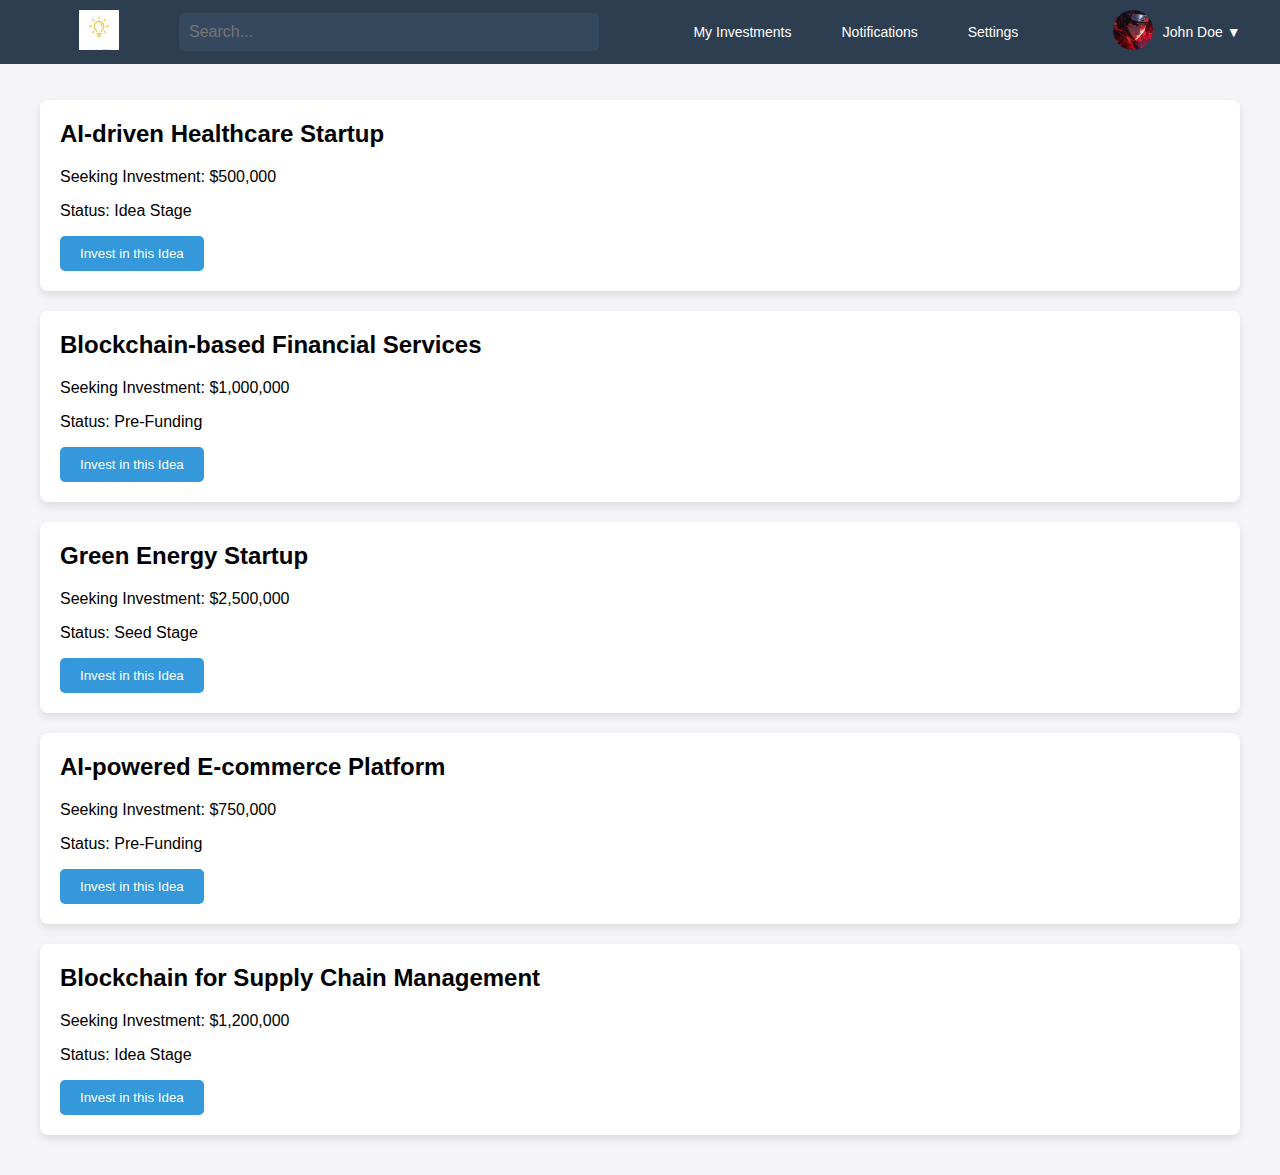
==== dashboard_afterlogin.html @ 2921a221 "first commit" ====
<!DOCTYPE html>
<html lang="en">
  <head>
    <meta charset="UTF-8" />
    <meta name="viewport" content="width=device-width, initial-scale=1.0" />
    <title>Startup Dashboard</title>
    <link rel="stylesheet" href="dashboard_afterlogin.css" />
  </head>
  <body>
    <div class="container" id="jathin">
      <!-- Top Navbar -->
      <div class="navbar">
        <!-- Logo -->
        <div class="logo">
          <img src="Images/logo1.jpeg" alt="Logo" />
        </div>

        <!-- Search Bar -->
        <div class="search-bar">
          <input type="text" placeholder="Search..." />
        </div>

        <!-- Nav Links (My Investments, Notifications, Settings) -->
        <div class="nav-links">
          <a href="#">My Investments</a>
          <a href="#">Notifications</a>
          <a href="#">Settings</a>
        </div>

        <!-- Profile Section -->
        <div class="profile-section">
          <div class="profile-pic">
            <img src="Images/profile_itachi.jpeg" alt="Profile Picture" />
          </div>
          <div class="profile-name">
            <div class="dropdown">
              <span>John Doe</span>
              <span>▼</span>
              <div class="dropdown-content">
                <a id="view-profile-btn">View Profile</a>
                <a href="index.html">Logout</a>
              </div>
            </div>
          </div>
        </div>
      </div>

      <!-- Main Feed Area -->
      <div class="main-feed">
        <div class="post-card">
          <h2>AI-driven Healthcare Startup</h2>
          <p>Seeking Investment: $500,000</p>
          <p>Status: Idea Stage</p>
          <button class="cta-btn">Invest in this Idea</button>
        </div>
        <div class="post-card">
          <h2>Blockchain-based Financial Services</h2>
          <p>Seeking Investment: $1,000,000</p>
          <p>Status: Pre-Funding</p>
          <button class="cta-btn">Invest in this Idea</button>
        </div>
        <div class="post-card">
          <h2>Green Energy Startup</h2>
          <p>Seeking Investment: $2,500,000</p>
          <p>Status: Seed Stage</p>
          <button class="cta-btn">Invest in this Idea</button>
        </div>
        <div class="post-card">
          <h2>AI-powered E-commerce Platform</h2>
          <p>Seeking Investment: $750,000</p>
          <p>Status: Pre-Funding</p>
          <button class="cta-btn">Invest in this Idea</button>
        </div>
        <div class="post-card">
          <h2>Blockchain for Supply Chain Management</h2>
          <p>Seeking Investment: $1,200,000</p>
          <p>Status: Idea Stage</p>
          <button class="cta-btn">Invest in this Idea</button>
        </div>
      </div>
    </div>

    <!-- Modal for Idea Details -->
    <div id="idea-modal" class="modal">
      <div class="modal-content">
        <span class="close">&times;</span>
        <h2>Detailed Startup Idea</h2>
        <p>
          <strong>Description:</strong> Elevator pitch, problem, target market,
          revenue model, and traction.
        </p>
        <p><strong>Founder:</strong> John Doe</p>
        <p><strong>Investor Interest:</strong> 5 investors</p>
        <p><strong>Funding Goal:</strong> $500,000 raised of $1,000,000 goal</p>
        <button>Invest</button>
        <button>Message the Founder</button>
      </div>
    </div>
    
    <div id="popup" class="popup-overlay">
        <div id="popup-content">
            <span id="close-popup" class="close-btn">&times;</span>
            <div class="profile-info">
                <h2 id="name">John Doe</h2>
                <p><strong>Date of Birth:</strong> <span id="dob">January 1, 1980</span></p>
                <p><strong>Location:</strong> <span id="location">San Francisco, CA</span></p>
                <p><strong>Email:</strong> <span id="email">johndoe@example.com</span></p>
                <p><strong>Job Title:</strong> <span id="job-title">Venture Capitalist</span></p>
                <p><strong>Company:</strong> <span id="company">ABC Ventures</span></p>
                <p><strong>Investments:</strong> <span id="investments">Technology Startups, FinTech</span></p>
                <p><strong>Biography:</strong> <span id="bio">John is an experienced investor focusing on early-stage tech startups. He has a passion for supporting innovative businesses and helping them grow.</span></p>
            </div>

            <!-- Profile Image Section -->
            <div class="profile-image">
                <img id="profile-pic" src="Images/profile_itachi.jpeg" alt="Investor Photo">
                <!--<input type="file" id="image-upload" accept="image/*" onchange="previewImage()" />-->
            </div>
        </div>
    </div>

    <script src="dashboard_afterlogin.js"></script>
  </body>
</html>
---- dashboard_afterlogin.css ----
/* General Styles */
body {
    font-family: Arial, sans-serif;
    margin: 0;
    padding: 0;
    /* display: flex; */
    background-color: #f4f4f9;
}

/* Top Navbar Styles */
.navbar {
    display: flex;
    justify-content: space-evenly;
    align-items: center;
    background-color: #2c3e50;
    padding: 10px 20px;
    position: fixed;
    top: 0;
    left: 0;
    width: 100%;
    z-index: 1000;
}

/* Logo Section */
.navbar .logo img {
    width: 40px; /* Adjust based on your logo's dimensions */
    height: 40px;
}

/* Search Bar */
.navbar .search-bar input {
    padding: 10px;
    border-radius: 5px;
    border: none;
    font-size: 16px;
    background-color: #34495e;
    color: white;
    width: 400px; /* Elongated width for the search bar */
    transition: width 0.3s ease-in-out;
}

/* When the screen width is small (responsive), shrink the search bar */
@media screen and (max-width: 768px) {
    .navbar .search-bar input {
        width: 250px; /* Shrink the search bar on smaller screens */
    }
}

/* Nav Links (My Investments, Notifications, Settings) */
.navbar .nav-links {
    display: flex;
    align-items: center;
    margin-right: 20px;
}

.navbar .nav-links a {
    color: white;
    text-decoration: none;
    margin-left: 20px;
    font-size: 14px;
    padding: 8px 15px;
    border-radius: 5px;
    transition: background-color 0.3s;
}

.navbar .nav-links a:hover {
    background-color: #34495e;
}

/* Profile Section */
.navbar .profile-section {
    display: flex;
    align-items: center;
    /* position: relative; */
}

.navbar .profile-pic img {
    width: 40px;
    height: 40px;
    border-radius: 50%;
    margin-right: 10px;
}

/* Profile Name */
.navbar .profile-name {
    color: white;
    font-size: 14px;
    cursor: pointer;
    position: relative; /* Needed for absolute positioning of the dropdown */
}

/* Dropdown Menu */
.navbar .profile-name .dropdown-content {
    display: none; /* Initially hidden */
    position: absolute;
    top: 100%; /* Position it below the profile name */
    left: 0;
    background-color: #34495e;
    min-width: 160px;
    z-index: 1;
    border-radius: 5px;
    box-shadow: 0 8px 16px rgba(66, 0, 164, 0.2);
    opacity: 0; /* Initially hidden */
    visibility: hidden; /* Ensure dropdown is hidden initially */
    transition: opacity 0.3s ease, visibility 0s 0.3s; /* Smooth opacity and visibility transitions */
}

/* Dropdown Links */
.navbar .profile-name .dropdown-content a {
    color: white;
    padding: 10px 15px;
    text-decoration: none;
    display: block;
}

/* Dropdown Hover Effect */
.navbar .profile-name .dropdown-content a:hover {
    background-color: #1abc9c;
}

/* Show Dropdown (On Hover or Click) */
.navbar .profile-name.show .dropdown-content {
    display: block;
    opacity: 1; /* Fade in */
    visibility: visible; /* Make the dropdown visible */
    transition: opacity 0.3s ease, visibility 0s 0s; /* Smooth fade in */
}

/* To make the dropdown wait some time before hiding */
.navbar .profile-name.hide .dropdown-content {
    visibility: hidden;
    opacity: 0;
    transition: opacity 0.3s ease, visibility 0s 0.3s; /* Wait for the transition before hiding */
}

/* Show the dropdown when hovered */
.navbar .profile-name .dropdown:hover .dropdown-content {
    display: block;
    margin: 10px;
}

/* Main Feed Area */
.main-feed {
    margin-top: 80px; /* Space for navbar */
    margin-left: auto;
    margin-right: auto;
    padding: 20px;
    max-width: 1200px; /* Max width to limit the width of the feed */
    width: 100%;
}

/* Post Card Styles */
.post-card {
    background-color: white;
    padding: 20px;
    margin-bottom: 20px;
    border-radius: 8px;
    transition: transform 0.3s ease-in-out;
    box-shadow: 0 4px 8px rgba(0, 0, 0, 0.1);
}

.post-card h2 {
    margin-top: 0;
}

/* Hover Effect for Post Cards */
.post-card:hover {
    transform: translateY(-5px);
    transform: translateX(10px);
    box-shadow: 0 6px 12px rgba(0, 0, 0, 0.15);
}

/* CTA Button */
.cta-btn {
    padding: 10px 20px;
    background-color: #3498db;
    color: white;
    border: none;
    border-radius: 5px;
    cursor: pointer;
    transition: background-color 0.3s;
}

.cta-btn:hover {
    background-color: #2980b9;
}

/* Modal Styling */
.modal {
    display: none;
    position: fixed;
    z-index: 1;
    left: 0;
    top: 0;
    width: 100%;
    height: 100%;
    background-color: rgba(0,0,0,0.4);
    overflow: auto;
    opacity: 0;
    transition: opacity 0.3s ease;
    /* background-color: violet; */
}

.modal.show {
    display: block;
    opacity: 1;
}

.modal-content {
    background-color: white;
    padding: 20px;
    margin: 10% auto;
    width: 80%;
    border-radius: 5px;
    position: relative;
}

.close {
    color: #aaa;
    font-size: 28px;
    font-weight: bold;
    position: absolute;
    top: 10px;
    right: 20px;
}

.close:hover,
.close:focus {
    color: black;
    text-decoration: none;
    cursor: pointer;
}

/* Mobile Sidebar and Responsive Styles */
@media screen and (max-width: 768px) {
    .navbar .search-bar input {
        width: 250px; /* Shrink the search bar on smaller screens */
    }

    .navbar .profile-name {
        font-size: 12px;
    }
}

/* Profile Modal Styles */
/* .modal {
  display: none;
  position: fixed;
  z-index: 1;
  left: 0;
  top: 0;
  width: 100%;
  height: 100%;
  overflow: auto;
  background-color: rgba(0, 0, 0, 0.5); semi-transparent background
}

.modal-content {
  background-color: #fff;
  margin: 10% auto;
  padding: 20px;
  width: 80%;
  max-width: 600px;
  border-radius: 8px;
}

.close {
  color: red;
  float: right;
  font-size: 28px;
  font-weight: bold;
}

.close-profile:hover,
.close-profile:focus {
  color: black;
  text-decoration: none;
  cursor: pointer;
}
*/
#profile-modal .modal-content {
  transition: transform 0.3s ease-in-out;
} 


/* Popup overlay
.popup-overlay {
    display: none; Initially hidden
    position: fixed;
    top: 0;
    left: 0;
    width: 100%;
    height: 100%;
    background-color: rgba(0, 0, 0, 0.5); Semi-transparent background
    justify-content: center;
    align-items: center;
    z-index: 1000;
}

Popup content box
#popup-content {
    background-color: white;
    padding: 40px;
    margin: 10% auto;
    width: 80%;
    border-radius: 5px;
    position: relative;
}

Close button
.close-btn {
    position: absolute;
    top: 10px;
    right: 10px;
    font-size: 30px;
    cursor: pointer;
    color: black;
}

Close button hover effect
.close-btn:hover,
.close-btn:focus {
    color: black;
    text-decoration: none;
    cursor: pointer;
} */



/* Popup overlay */
.popup-overlay {
    display: none; /* Initially hidden */
    position: fixed;
    top: 0;
    left: 0;
    width: 100%;
    height: 100%;
    background-color: rgba(0, 0, 0, 0.5); /* Semi-transparent background */
    justify-content: center;
    align-items: center;
    z-index: 1000;
}

/* Popup content box */
#popup-content {
    background: white;
    padding: 40px;
    border-radius: 10px;
    width: 80%; /* 70% width for a more spacious look */
    max-width: 1000px; /* Limit maximum width for large screens */
    display: flex; /* Use flexbox for layout */
    flex-direction: row; /* Row direction: Image on the right */
    align-items: center; /* Center content vertically */
    position: relative;
    box-shadow: 0 4px 10px rgba(0, 0, 0, 0.1); /* Subtle shadow for 3D effect */
}

/* Close button */
.close-btn {
    position: absolute;
    top: 10px;
    right: 10px;
    font-size: 30px;
    cursor: pointer;
    color: black;
}

/* Close button hover effect */
.close-btn:hover,
.close-btn:focus {
    color: black;
    text-decoration: none;
    cursor: pointer;
}

/* Profile container (flexbox layout) */
.profile-container {
    display: flex;
    flex-direction: row; /* Image on the right, content on the left */
    width: 100%;
}

/* Profile image container */
.profile-image {
    margin-left: 30px; /* Space between content and image */
    text-align: center;
    flex-shrink: 0; /* Prevent the image section from shrinking */
    display: flex;
    justify-content: center; /* Center the image horizontally */
    align-items: center; /* Center the image vertically */
    flex-basis: 200px; /* Set a fixed width for the image container */
}

/* Profile image style */
.profile-image img {
    width: 180px;
    height: 180px;
    border-radius: 50%;
    object-fit: cover;
    margin-bottom: 10px;
    border: 3px solid #ddd; /* Border around the image */
}

/* File input for image upload */
#image-upload {
    margin-top: 10px;
    font-size: 14px;
    padding: 5px;
}

/* Profile information text */
.profile-info {
    width: 100%; /* Take up the remaining space */
    padding-right: 30px; /* Space between the text and the image */
}

.profile-info h2 {
    text-align: left;
    font-size: 26px;
    margin-bottom: 15px;
    font-weight: bold;
}

.profile-info p {
    font-size: 16px;
    margin: 8px 0;
}

/* Adding space and styling for different info items */
.profile-info p strong {
    font-weight: bold;
    color: #333;
}
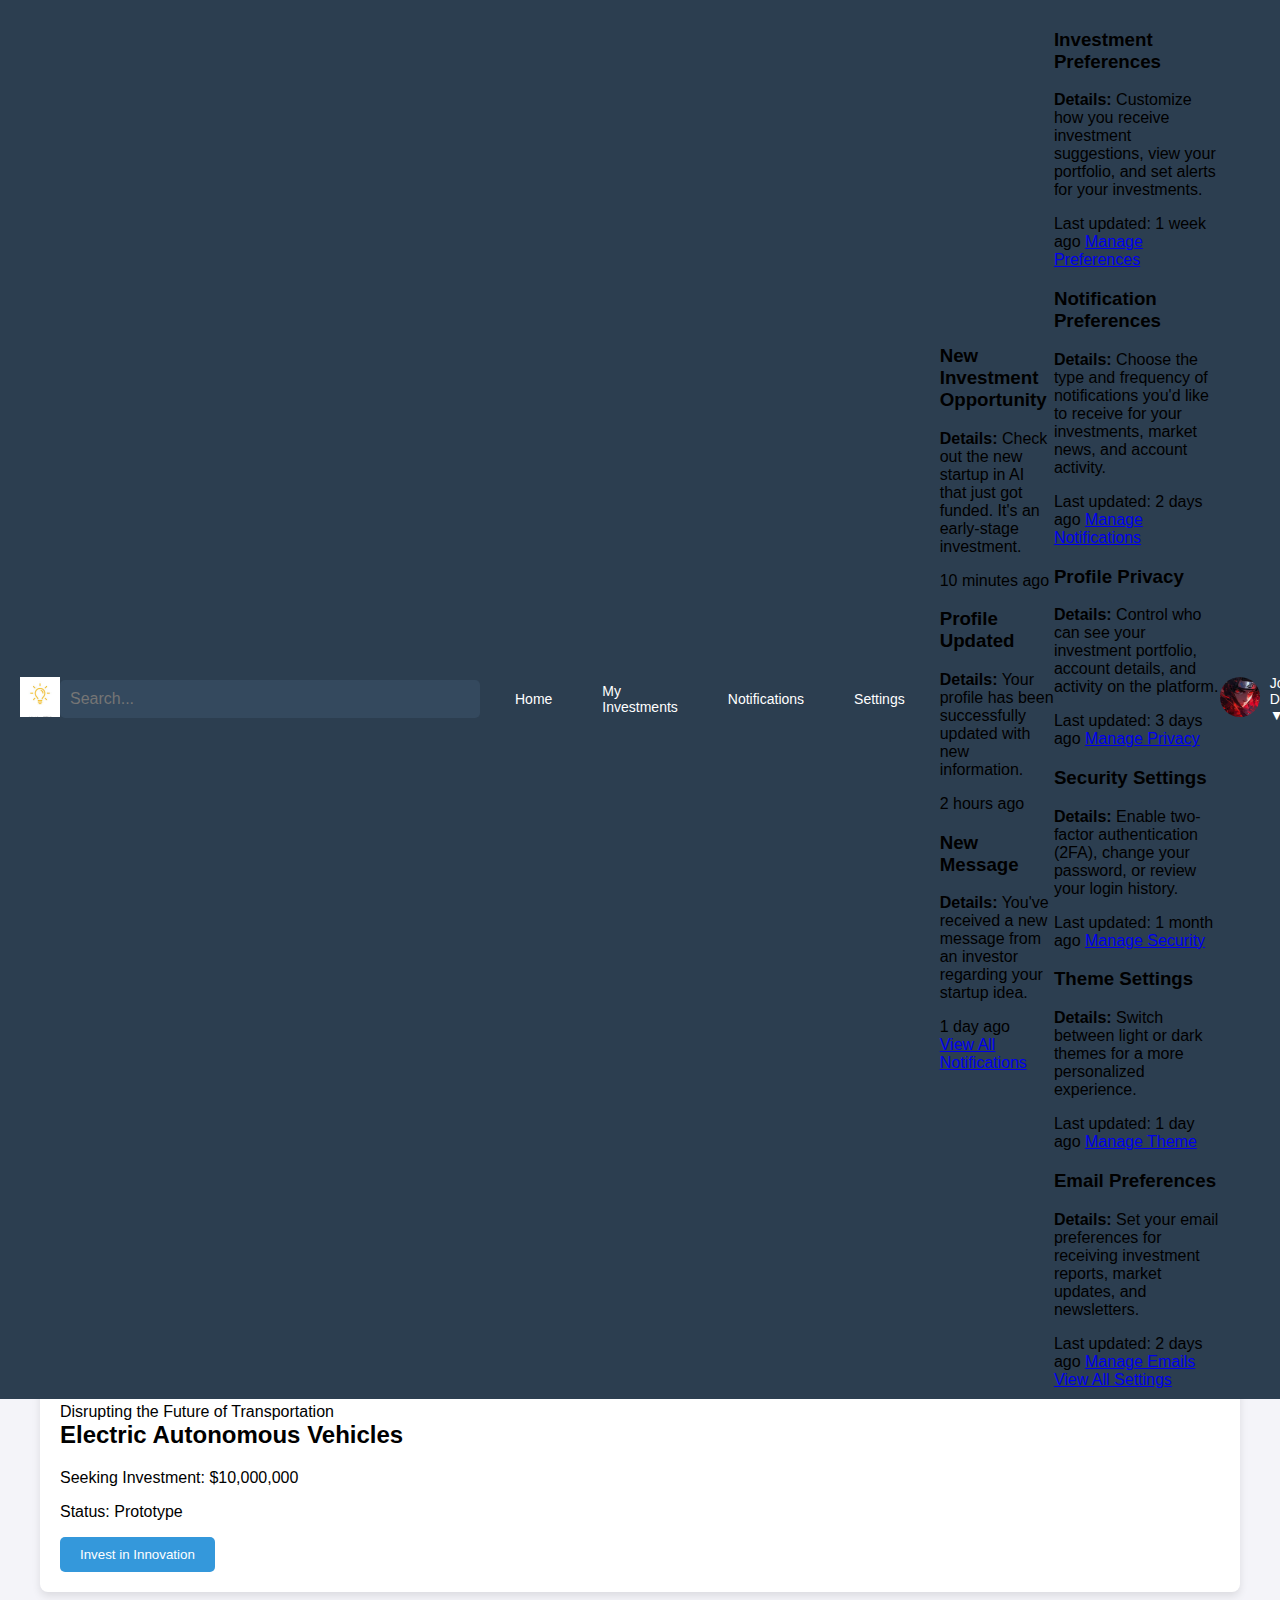
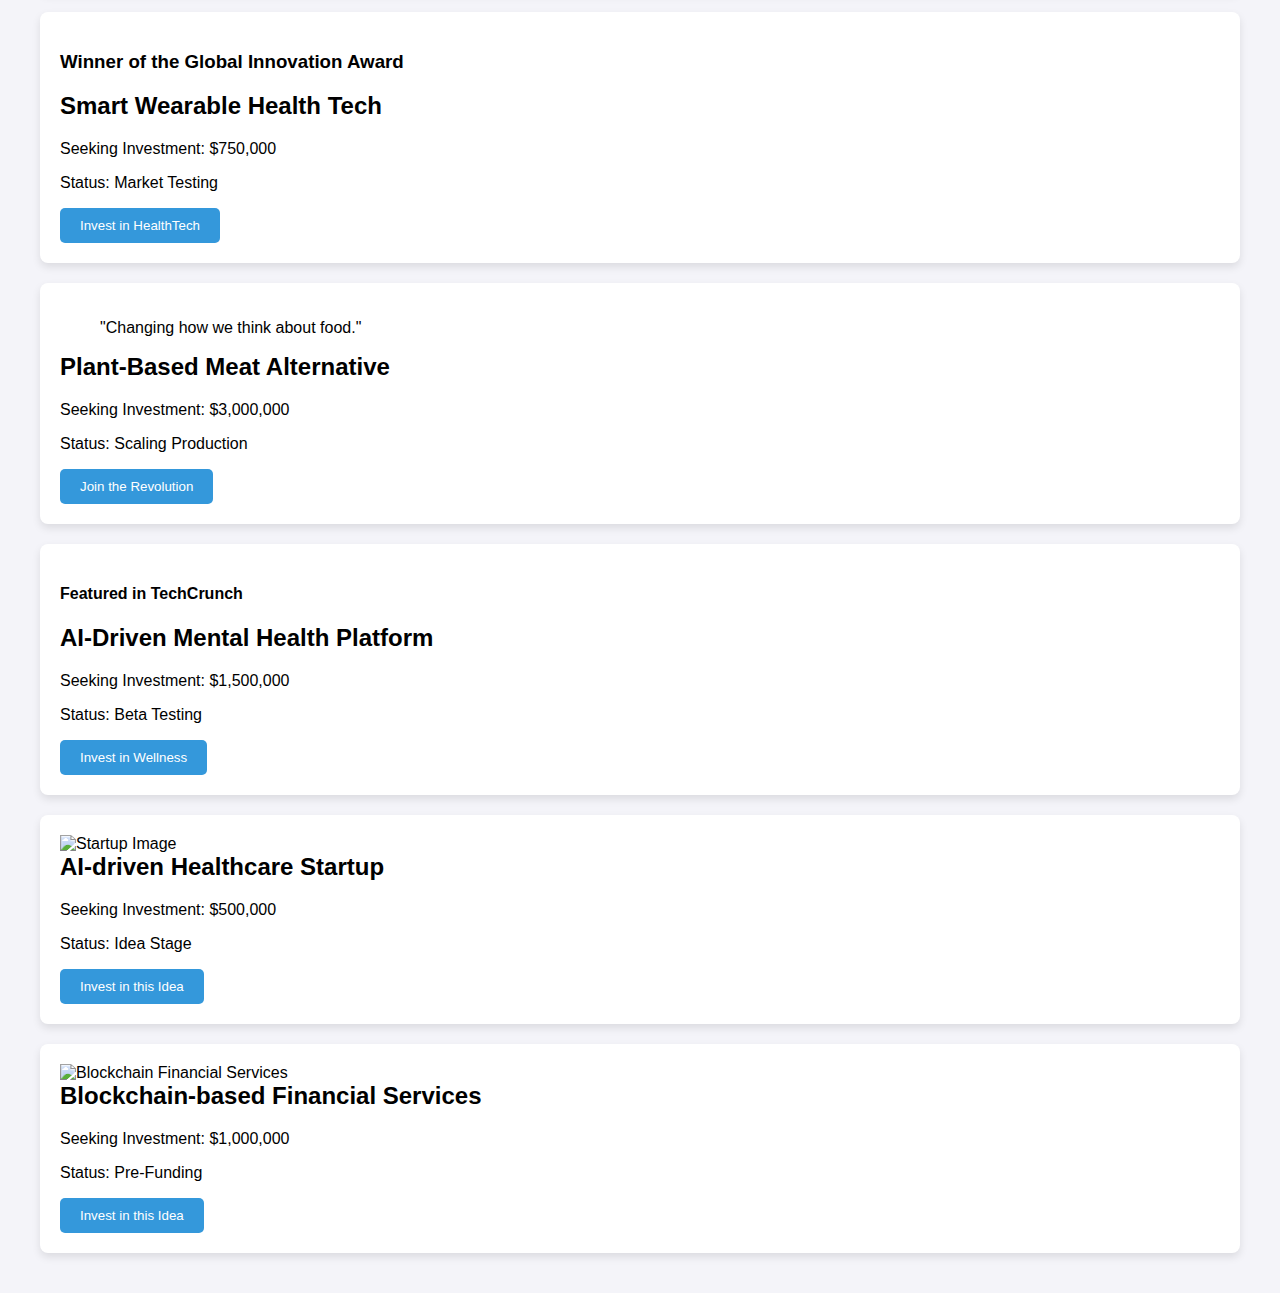
==== commit 745a54c3: "third" ====
--- a/dashboard_afterlogin.html
+++ b/dashboard_afterlogin.html
@@ -22,10 +22,72 @@
 
         <!-- Nav Links (My Investments, Notifications, Settings) -->
         <div class="nav-links">
-          <a href="#">My Investments</a>
-          <a href="#">Notifications</a>
-          <a href="#">Settings</a>
-        </div>
+          <a href="index.html">Home</a>
+          <a href="my_investments.html">My Investments</a>
+          <a href="#" id="notifications-link">Notifications</a>
+          <a href="#" id="settings-link">Settings</a>
+        </div>
+        <!-- Notification Link -->
+        <!-- Dropdown Content for Notifications -->
+        <div id="notifications-dropdown" class="dropdown-content">
+          <div class="notification-item">
+            <h3>New Investment Opportunity</h3>
+            <p><strong>Details:</strong> Check out the new startup in AI that just got funded. It's an early-stage investment.</p>
+            <span class="timestamp">10 minutes ago</span>
+          </div>
+          <div class="notification-item">
+            <h3>Profile Updated</h3>
+            <p><strong>Details:</strong> Your profile has been successfully updated with new information.</p>
+            <span class="timestamp">2 hours ago</span>
+          </div>
+          <div class="notification-item">
+            <h3>New Message</h3>
+            <p><strong>Details:</strong> You've received a new message from an investor regarding your startup idea.</p>
+            <span class="timestamp">1 day ago</span>
+          </div>
+          <a href="#" class="view-all">View All Notifications</a>
+        </div>
+
+        <!-- Dropdown Content for Settings -->
+<div id="settings-dropdown" class="dropdown-content">
+  <div class="settings-item">
+      <h3>Investment Preferences</h3>
+      <p><strong>Details:</strong> Customize how you receive investment suggestions, view your portfolio, and set alerts for your investments.</p>
+      <span class="timestamp">Last updated: 1 week ago</span>
+      <a href="#" class="manage-btn">Manage Preferences</a>
+  </div>
+  <div class="settings-item">
+      <h3>Notification Preferences</h3>
+      <p><strong>Details:</strong> Choose the type and frequency of notifications you'd like to receive for your investments, market news, and account activity.</p>
+      <span class="timestamp">Last updated: 2 days ago</span>
+      <a href="#" class="manage-btn">Manage Notifications</a>
+  </div>
+  <div class="settings-item">
+      <h3>Profile Privacy</h3>
+      <p><strong>Details:</strong> Control who can see your investment portfolio, account details, and activity on the platform.</p>
+      <span class="timestamp">Last updated: 3 days ago</span>
+      <a href="#" class="manage-btn">Manage Privacy</a>
+  </div>
+  <div class="settings-item">
+      <h3>Security Settings</h3>
+      <p><strong>Details:</strong> Enable two-factor authentication (2FA), change your password, or review your login history.</p>
+      <span class="timestamp">Last updated: 1 month ago</span>
+      <a href="#" class="manage-btn">Manage Security</a>
+  </div>
+  <div class="settings-item">
+      <h3>Theme Settings</h3>
+      <p><strong>Details:</strong> Switch between light or dark themes for a more personalized experience.</p>
+      <span class="timestamp">Last updated: 1 day ago</span>
+      <a href="#" class="manage-btn">Manage Theme</a>
+  </div>
+  <div class="settings-item">
+      <h3>Email Preferences</h3>
+      <p><strong>Details:</strong> Set your email preferences for receiving investment reports, market updates, and newsletters.</p>
+      <span class="timestamp">Last updated: 2 days ago</span>
+      <a href="#" class="manage-btn">Manage Emails</a>
+  </div>
+  <a href="#" class="view-all">View All Settings</a>
+</div>
 
         <!-- Profile Section -->
         <div class="profile-section">
@@ -38,6 +100,7 @@
               <span>▼</span>
               <div class="dropdown-content">
                 <a id="view-profile-btn">View Profile</a>
+                <a href="#" id="edit-profile">Edit Profile</a>
                 <a href="index.html">Logout</a>
               </div>
             </div>
@@ -77,6 +140,78 @@
           <p>Status: Idea Stage</p>
           <button class="cta-btn">Invest in this Idea</button>
         </div>
+        <!-- Additional Creative Post-Cards -->
+
+        <div class="post-card creative-card">
+          <div class="image-background">
+            <img src="Images/tech_startup.jpg" alt="Tech Startup" />
+          </div>
+          <h2>Quantum Computing for Data Security</h2>
+          <p>Seeking Investment: $5,000,000</p>
+          <p>Status: Concept Stage</p>
+          <button class="cta-btn primary-btn">Learn More</button>
+        </div>
+
+        <div class="post-card creative-card">
+          <div class="tagline">
+            <span class="tagline-text">Disrupting the Future of Transportation</span>
+          </div>
+          <h2>Electric Autonomous Vehicles</h2>
+          <p>Seeking Investment: $10,000,000</p>
+          <p>Status: Prototype</p>
+          <button class="cta-btn secondary-btn">Invest in Innovation</button>
+        </div>
+
+        <div class="post-card creative-card">
+          <div class="highlight-box">
+            <h3>Winner of the Global Innovation Award</h3>
+          </div>
+          <h2>Smart Wearable Health Tech</h2>
+          <p>Seeking Investment: $750,000</p>
+          <p>Status: Market Testing</p>
+          <button class="cta-btn">Invest in HealthTech</button>
+        </div>
+
+        <div class="post-card creative-card">
+          <div class="quote-box">
+            <blockquote>"Changing how we think about food."</blockquote>
+          </div>
+          <h2>Plant-Based Meat Alternative</h2>
+          <p>Seeking Investment: $3,000,000</p>
+          <p>Status: Scaling Production</p>
+          <button class="cta-btn primary-btn">Join the Revolution</button>
+        </div>
+
+        <div class="post-card creative-card">
+          <div class="highlight">
+            <h4>Featured in TechCrunch</h4>
+          </div>
+          <h2>AI-Driven Mental Health Platform</h2>
+          <p>Seeking Investment: $1,500,000</p>
+          <p>Status: Beta Testing</p>
+          <button class="cta-btn">Invest in Wellness</button>
+        </div>
+        <!-- Example Post Card with Image -->
+<div class="post-card creative-card">
+    <div class="image-background">
+        <img src="https://via.placeholder.com/800x400" alt="Startup Image" />
+    </div>
+    <h2>AI-driven Healthcare Startup</h2>
+    <p>Seeking Investment: $500,000</p>
+    <p>Status: Idea Stage</p>
+    <button class="cta-btn primary-btn">Invest in this Idea</button>
+</div>
+
+<!-- Another Example Post Card with Image -->
+<div class="post-card creative-card">
+    <div class="image-background">
+        <img src="https://via.placeholder.com/800x400" alt="Blockchain Financial Services" />
+    </div>
+    <h2>Blockchain-based Financial Services</h2>
+    <p>Seeking Investment: $1,000,000</p>
+    <p>Status: Pre-Funding</p>
+    <button class="cta-btn primary-btn">Invest in this Idea</button>
+</div>
       </div>
     </div>
 
